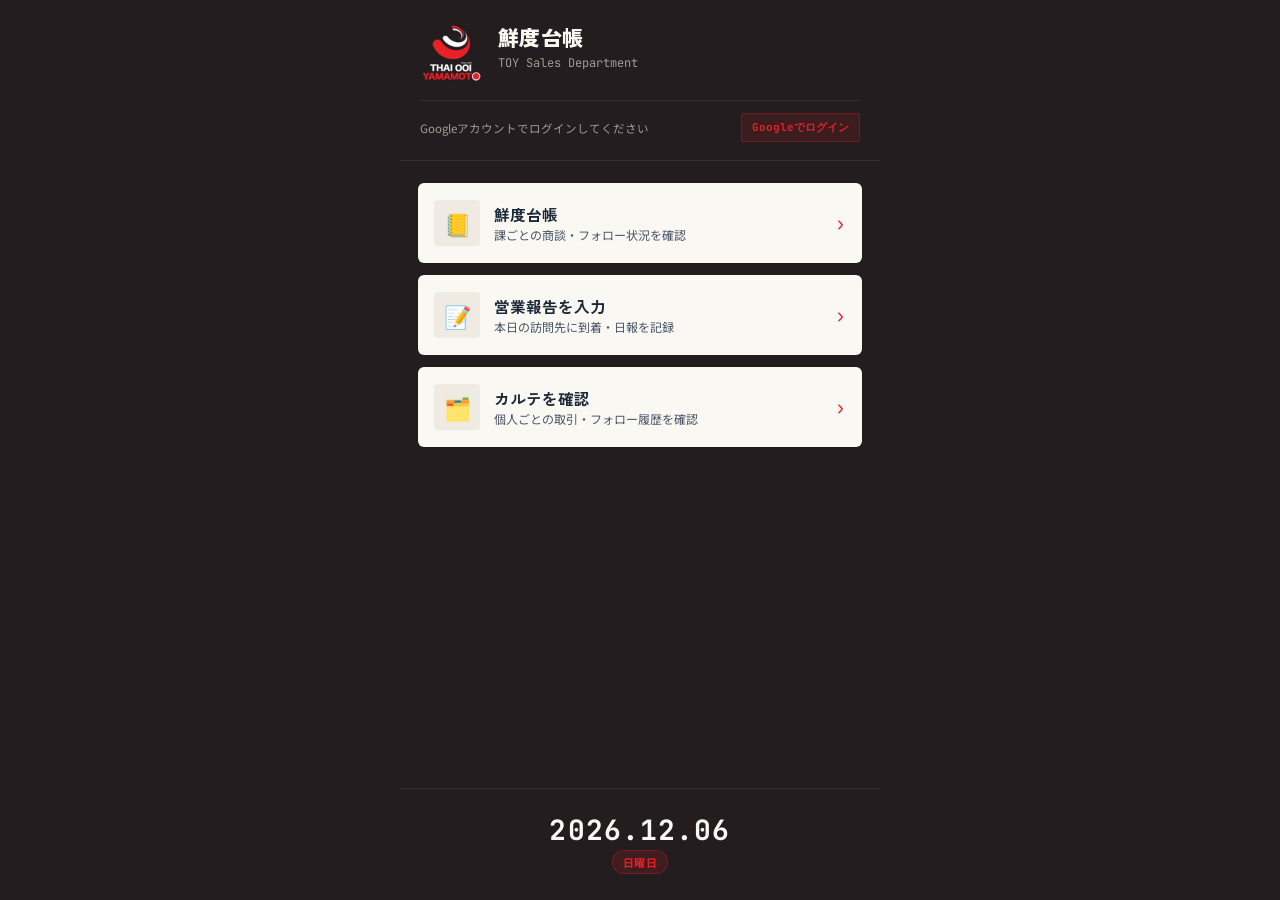
==== index.html @ 850290da "Initial commit: 鮮度台帳 PWA Sales visit reporting PWA for THAI OOI YAMAMOTO, integrating Google Calenda" ====
<!doctype html>
<html lang="ja">
<head>
<meta charset="UTF-8">
<meta name="viewport" content="width=device-width, initial-scale=1, viewport-fit=cover">
<title>鮮度台帳</title>
<meta name="description" content="営業日報・訪問管理アプリ「鮮度台帳」">
<meta name="theme-color" content="#231D1F">
<link rel="manifest" href="manifest.json">
<link rel="icon" href="icons/icon-192.png" type="image/png">
<link rel="apple-touch-icon" href="icons/icon-192.png">
<link rel="preconnect" href="https://fonts.googleapis.com">
<link rel="preconnect" href="https://fonts.gstatic.com" crossorigin>
<link href="https://fonts.googleapis.com/css2?family=Zen+Kaku+Gothic+New:wght@500;700;900&family=Noto+Sans+JP:wght@400;500;700&family=JetBrains+Mono:wght@400;500;700&display=swap" rel="stylesheet">
<link rel="stylesheet" href="css/style.css">
</head>
<body>
<div class="app-shell">
  <header class="app-header">
    <div class="brand">
      <img class="mark" src="icons/icon-192.png" alt="THAI OOI YAMAMOTO">
      <div>
        <h1 class="app-title">鮮度台帳</h1>
        <p class="app-subtitle mono">TOY Sales Department</p>
      </div>
    </div>
  </header>

  <main class="top-menu">
    <a class="menu-card" href="ledger.html">
      <span class="menu-icon" aria-hidden="true">📒</span>
      <span class="menu-body">
        <span class="menu-label">鮮度台帳</span>
        <span class="menu-desc">課ごとの商談・フォロー状況を確認</span>
      </span>
      <span class="menu-chevron" aria-hidden="true">›</span>
    </a>

    <a class="menu-card" href="schedule.html">
      <span class="menu-icon" aria-hidden="true">📝</span>
      <span class="menu-body">
        <span class="menu-label">営業報告を入力</span>
        <span class="menu-desc">本日の訪問先に到着・日報を記録</span>
      </span>
      <span class="menu-chevron" aria-hidden="true">›</span>
    </a>

    <a class="menu-card" href="karte.html">
      <span class="menu-icon" aria-hidden="true">🗂️</span>
      <span class="menu-body">
        <span class="menu-label">カルテを確認</span>
        <span class="menu-desc">個人ごとの取引・フォロー履歴を確認</span>
      </span>
      <span class="menu-chevron" aria-hidden="true">›</span>
    </a>
  </main>

  <footer class="app-footer">
    <span id="today-date"></span>
  </footer>
</div>
<script src="https://accounts.google.com/gsi/client" async defer></script>
<script src="js/auth-config.js"></script>
<script src="js/rep-config.js"></script>
<script src="js/auth.js"></script>
<script src="js/google-api.js"></script>
<script src="js/app.js"></script>
</body>
</html>
---- css/style.css ----
:root {
  --navy: #231D1F;
  --navy-2: #2E2628;
  --paper: #FAF8F3;
  --paper-dim: #EFEBE2;
  --ink: #1B2838;
  --ink-soft: #4A5568;
  --ink-faint: #A69A94;
  --vermillion: #A5201D;
  --vermillion-soft: #E92026;
  --seafoam: #3E8E7E;
  --amber: #C68A2E;
  --line: rgba(255, 255, 255, 0.09);
  --line-soft: rgba(27, 40, 56, 0.10);

  --status-not-reported: var(--vermillion);
  --status-not-reported-bg: rgba(165, 32, 29, 0.14);
  --status-tentative: var(--amber);
  --status-tentative-bg: rgba(198, 138, 46, 0.14);
  --status-done: var(--seafoam);
  --status-done-bg: rgba(62, 142, 126, 0.14);
  --status-skipped: var(--ink-faint);
  --status-skipped-bg: rgba(143, 163, 176, 0.14);

  --radius-s: 3px;
  --radius-m: 4px;
  --radius-l: 6px;
  --shadow-card: 0 1px 2px rgba(10, 16, 22, 0.06);
  --shadow-modal: 0 24px 60px rgba(6, 10, 15, 0.5);
  --safe-bottom: env(safe-area-inset-bottom, 0px);
}

* {
  box-sizing: border-box;
}

html, body {
  height: 100%;
}

body {
  margin: 0;
  background: var(--navy);
  color: var(--paper);
  font-family: "Noto Sans JP", sans-serif;
  -webkit-font-smoothing: antialiased;
}

button, input {
  font-family: inherit;
}

a {
  color: inherit;
  text-decoration: none;
}

.display {
  font-family: "Zen Kaku Gothic New", sans-serif;
}

.mono {
  font-family: "JetBrains Mono", monospace;
}

.app-shell {
  max-width: 480px;
  min-height: 100dvh;
  margin: 0 auto;
  background: var(--navy);
  display: flex;
  flex-direction: column;
}

/* ---------- Header / brand ---------- */

.app-header {
  position: sticky;
  top: 0;
  z-index: 10;
  background: var(--navy);
  border-bottom: 1px solid var(--line);
  padding: 22px 20px 18px;
}

.header-nav-row {
  margin-bottom: 14px;
}

.back-button {
  display: inline-flex;
  align-items: center;
  gap: 4px;
  background: none;
  border: none;
  color: var(--ink-faint);
  font-size: 12.5px;
  font-family: "JetBrains Mono", monospace;
  letter-spacing: 0.04em;
  padding: 6px 0;
  cursor: pointer;
}

.back-button:active {
  color: var(--paper);
}

.brand {
  display: flex;
  align-items: baseline;
  gap: 14px;
}

.brand .mark {
  width: 64px;
  height: 64px;
  border-radius: var(--radius-l);
  object-fit: cover;
  flex-shrink: 0;
  align-self: center;
  display: block;
}

.app-title {
  margin: 0;
  font-family: "Zen Kaku Gothic New", sans-serif;
  font-weight: 900;
  font-size: 21px;
  letter-spacing: 0.02em;
  color: var(--paper);
}

.app-subtitle {
  margin: 3px 0 0;
  font-size: 12px;
  color: var(--ink-faint);
}

.header-date {
  margin: 3px 0 0;
  font-size: 11.5px;
  color: var(--ink-faint);
  font-family: "JetBrains Mono", monospace;
  letter-spacing: 0.04em;
}

/* ---------- Auth widget ---------- */

.auth-widget {
  display: flex;
  align-items: center;
  gap: 10px;
  margin-top: 14px;
  padding-top: 12px;
  border-top: 1px solid var(--line);
  font-size: 11.5px;
}

.auth-widget.is-logged-in {
  justify-content: flex-start;
}

.auth-status-text {
  flex: 1;
  color: var(--ink-faint);
}

.auth-status-error {
  color: var(--vermillion-soft);
}

.auth-avatar {
  flex: none;
  width: 24px;
  height: 24px;
  border-radius: 50%;
  object-fit: cover;
}

.auth-avatar-fallback {
  display: flex;
  align-items: center;
  justify-content: center;
  background: var(--vermillion-soft);
  color: var(--paper);
  font-family: "Zen Kaku Gothic New", sans-serif;
  font-weight: 700;
  font-size: 12px;
}

.auth-name-wrap {
  flex: 1;
  min-width: 0;
  display: flex;
  flex-direction: column;
  gap: 1px;
}

.auth-name {
  color: var(--paper);
  font-weight: 500;
  white-space: nowrap;
  overflow: hidden;
  text-overflow: ellipsis;
}

.auth-repname-btn {
  align-self: flex-start;
  max-width: 100%;
  overflow: hidden;
  text-overflow: ellipsis;
  white-space: nowrap;
  font-size: 10.5px;
  color: var(--ink-faint);
  background: none;
  border: none;
  padding: 0;
  cursor: pointer;
  text-decoration: underline dotted;
}

.auth-login-btn,
.auth-logout-btn {
  flex: none;
  font-size: 11px;
  font-weight: 700;
  font-family: "JetBrains Mono", monospace;
  color: var(--vermillion-soft);
  background: rgba(233, 32, 38, 0.12);
  border: 1px solid rgba(233, 32, 38, 0.3);
  border-radius: var(--radius-s);
  padding: 6px 10px;
  cursor: pointer;
}

.auth-login-btn:disabled {
  color: var(--ink-faint);
  background: transparent;
  border-color: var(--line);
  cursor: not-allowed;
}

.auth-logout-btn {
  color: var(--ink-faint);
  background: transparent;
  border-color: var(--line);
}

/* ---------- Ticker (stat strip) ---------- */

.ticker {
  display: grid;
  grid-template-columns: repeat(3, 1fr);
  gap: 1px;
  background: var(--line);
  border: 1px solid var(--line);
  border-radius: var(--radius-s);
  overflow: hidden;
  margin-top: 16px;
}

.tick {
  background: var(--navy-2);
  padding: 11px 12px;
}

.tick .label {
  font-size: 10.5px;
  color: var(--ink-faint);
  letter-spacing: 0.04em;
  margin-bottom: 5px;
}

.tick .val {
  font-family: "JetBrains Mono", monospace;
  font-size: 20px;
  font-weight: 700;
  color: var(--paper);
}

.tick .val.warn { color: var(--vermillion-soft); }
.tick .val.good { color: var(--seafoam); }

/* ---------- Top menu ---------- */

.top-menu {
  flex: 1;
  padding: 22px 18px 32px;
  display: flex;
  flex-direction: column;
  gap: 12px;
}

.menu-card {
  display: flex;
  align-items: center;
  gap: 14px;
  background: var(--paper);
  border-radius: var(--radius-l);
  padding: 17px 16px;
  box-shadow: var(--shadow-card);
  transition: transform 0.12s ease;
}

.menu-card:active {
  transform: scale(0.98);
}

.menu-icon {
  flex: none;
  width: 46px;
  height: 46px;
  border-radius: var(--radius-m);
  background: var(--paper-dim);
  display: flex;
  align-items: center;
  justify-content: center;
  font-size: 22px;
}

.menu-body {
  flex: 1;
  min-width: 0;
}

.menu-label {
  display: block;
  font-family: "Zen Kaku Gothic New", sans-serif;
  font-size: 15.5px;
  font-weight: 700;
  color: var(--ink);
}

.menu-desc {
  display: block;
  margin-top: 2px;
  font-size: 12px;
  color: var(--ink-soft);
  line-height: 1.4;
}

.menu-chevron {
  flex: none;
  color: var(--vermillion-soft);
  font-size: 18px;
  font-family: "JetBrains Mono", monospace;
}

.app-footer {
  padding: 22px 20px calc(26px + var(--safe-bottom));
  text-align: center;
  border-top: 1px solid var(--line);
  display: flex;
  flex-direction: column;
  align-items: center;
  gap: 8px;
}

.date-big {
  display: block;
  font-family: "JetBrains Mono", monospace;
  font-size: 28px;
  font-weight: 700;
  letter-spacing: 0.04em;
  color: var(--paper);
}

.date-weekday {
  display: inline-block;
  font-size: 11px;
  font-weight: 700;
  letter-spacing: 0.06em;
  padding: 3px 10px;
  border-radius: 999px;
  background: rgba(233, 32, 38, 0.14);
  color: var(--vermillion-soft);
  border: 1px solid rgba(233, 32, 38, 0.3);
}

/* ---------- Section list (schedule) ---------- */

main.content {
  flex: 1;
  padding: 18px 16px calc(28px + var(--safe-bottom));
  display: flex;
  flex-direction: column;
  gap: 20px;
}

.section-block {
  display: flex;
  flex-direction: column;
  gap: 8px;
}

.section-title {
  display: flex;
  align-items: center;
  justify-content: space-between;
  font-size: 11px;
  font-family: "JetBrains Mono", monospace;
  font-weight: 700;
  color: var(--ink-faint);
  letter-spacing: 0.06em;
  text-transform: uppercase;
  padding: 0 4px;
}

/* card = paper surface wrapping rows, mirrors the ledger table card */

.card {
  background: var(--paper);
  color: var(--ink);
  border-radius: var(--radius-l);
  overflow: hidden;
  box-shadow: var(--shadow-card);
}

.visit-list {
  display: flex;
  flex-direction: column;
}

.visit-row {
  display: flex;
  align-items: stretch;
  border-bottom: 1px solid var(--line-soft);
}

.visit-row:last-child {
  border-bottom: none;
}

.visit-main {
  flex: 1;
  display: flex;
  align-items: center;
  gap: 12px;
  padding: 14px;
  background: none;
  border: none;
  text-align: left;
  cursor: pointer;
  min-width: 0;
}

.visit-main:active {
  background: var(--paper-dim);
}

.visit-main:disabled {
  cursor: not-allowed;
  opacity: 0.5;
}

.visit-time {
  flex: none;
  width: 52px;
  font-family: "JetBrains Mono", monospace;
  font-variant-numeric: tabular-nums;
  font-size: 14px;
  font-weight: 700;
  color: var(--ink);
}

.visit-main:disabled .visit-time {
  color: var(--ink-soft);
}

.visit-info {
  flex: 1;
  min-width: 0;
}

.visit-name {
  font-family: "Zen Kaku Gothic New", sans-serif;
  font-size: 14.5px;
  font-weight: 700;
  white-space: nowrap;
  overflow: hidden;
  text-overflow: ellipsis;
  color: var(--ink);
}

.visit-meta {
  margin-top: 3px;
  font-size: 11.5px;
  color: var(--ink-soft);
  display: flex;
  align-items: center;
  gap: 6px;
  flex-wrap: wrap;
  font-family: "JetBrains Mono", monospace;
}

.future-tag {
  font-size: 10.5px;
  color: var(--ink-soft);
}

.visit-chevron {
  flex: none;
  color: var(--vermillion-soft);
  font-size: 17px;
  font-family: "JetBrains Mono", monospace;
}

.visit-delete {
  flex: none;
  width: 46px;
  border: none;
  border-left: 1px solid var(--line-soft);
  background: var(--paper);
  color: var(--vermillion);
  font-size: 16px;
  cursor: pointer;
}

.visit-delete:active {
  background: var(--status-not-reported-bg);
}

/* status badge -> mirrors the ledger "flag" pill */

.badge {
  display: inline-flex;
  align-items: center;
  gap: 4px;
  font-size: 10px;
  font-weight: 700;
  font-family: "JetBrains Mono", monospace;
  padding: 2px 7px;
  border-radius: var(--radius-s);
  white-space: nowrap;
  border: 1px solid transparent;
}

.badge-not-reported {
  color: var(--status-not-reported);
  background: var(--status-not-reported-bg);
  border-color: rgba(165, 32, 29, 0.35);
}

.badge-tentative {
  color: var(--status-tentative);
  background: var(--status-tentative-bg);
  border-color: rgba(198, 138, 46, 0.3);
}

.badge-done {
  color: var(--status-done);
  background: var(--status-done-bg);
  border-color: rgba(62, 142, 126, 0.3);
}

.badge-skipped {
  color: var(--status-skipped);
  background: var(--status-skipped-bg);
  border-color: rgba(143, 163, 176, 0.3);
}

/* add walk-in button */

.add-walkin-button {
  display: flex;
  align-items: center;
  justify-content: center;
  gap: 6px;
  width: 100%;
  padding: 14px;
  border: 1.5px dashed var(--vermillion-soft);
  border-radius: var(--radius-l);
  background: var(--paper);
  color: var(--vermillion-soft);
  font-family: "Zen Kaku Gothic New", sans-serif;
  font-size: 14px;
  font-weight: 700;
  cursor: pointer;
}

.add-walkin-button:active {
  background: var(--paper-dim);
}

.empty-hint {
  padding: 14px;
  text-align: center;
  font-size: 12.5px;
  color: var(--ink-soft);
  background: var(--paper-dim);
}

.empty-hint .task-link {
  margin-top: 8px;
}

/* ---------- History (past nippou) ---------- */

.history-row {
  width: 100%;
  display: flex;
  align-items: center;
  gap: 12px;
  padding: 12px 14px;
  border: none;
  border-bottom: 1px solid var(--line-soft);
  background: none;
  text-align: left;
  cursor: pointer;
}

.history-row:active {
  background: var(--paper-dim);
}

.history-row:last-child {
  border-bottom: none;
}

.history-chevron {
  flex: none;
  color: var(--vermillion-soft);
  font-size: 16px;
  font-family: "JetBrains Mono", monospace;
}

.history-date {
  flex: none;
  width: 40px;
  font-family: "JetBrains Mono", monospace;
  font-variant-numeric: tabular-nums;
  font-size: 12.5px;
  font-weight: 700;
  color: var(--ink-soft);
}

.history-info {
  flex: 1;
  min-width: 0;
}

.history-name {
  font-family: "Zen Kaku Gothic New", sans-serif;
  font-size: 13.5px;
  font-weight: 700;
  color: var(--ink);
  white-space: nowrap;
  overflow: hidden;
  text-overflow: ellipsis;
}

.history-meta {
  margin-top: 2px;
  font-size: 11px;
  color: var(--ink-soft);
  font-family: "JetBrains Mono", monospace;
}

/* ---------- Upcoming appointments (future preview, read-only) ---------- */

.future-date-heading {
  padding: 10px 14px 4px;
  font-family: "JetBrains Mono", monospace;
  font-size: 11px;
  font-weight: 700;
  color: var(--ink-faint);
  letter-spacing: 0.04em;
}

.future-row {
  width: 100%;
  display: flex;
  align-items: center;
  gap: 12px;
  padding: 10px 14px;
  border-bottom: 1px solid var(--line-soft);
}

.future-row:last-child {
  border-bottom: none;
}

.modal-sheet-scroll {
  max-height: 82vh;
  overflow-y: auto;
}

.history-detail-products {
  display: flex;
  flex-direction: column;
  gap: 10px;
}

.history-detail-product {
  background: var(--paper-dim);
  border-radius: var(--radius-s);
  padding: 12px;
}

.history-detail-product-head {
  display: flex;
  align-items: flex-start;
  justify-content: space-between;
  gap: 10px;
  margin-bottom: 8px;
}

.history-detail-name {
  font-family: "Zen Kaku Gothic New", sans-serif;
  font-size: 13.5px;
  font-weight: 700;
  color: var(--ink);
}

.history-detail-ref {
  font-family: "JetBrains Mono", monospace;
  font-size: 10.5px;
  font-weight: 400;
  color: var(--ink-faint);
}

.kv-row {
  display: flex;
  justify-content: space-between;
  gap: 12px;
  padding: 6px 0;
  border-bottom: 1px solid var(--line-soft);
  font-size: 12.5px;
  color: var(--ink);
}

.kv-row:last-child {
  border-bottom: none;
}

.kv-row .k {
  flex: none;
  color: var(--ink-soft);
}

/* ---------- Task panel (accordion) ---------- */

.task-panel {
  background: var(--paper);
  color: var(--ink);
  border-radius: var(--radius-l);
  box-shadow: var(--shadow-card);
  padding: 14px;
  display: flex;
  flex-direction: column;
  gap: 9px;
  animation: expand 0.16s ease;
}

@keyframes expand {
  from { opacity: 0; transform: translateY(-4px); }
  to { opacity: 1; transform: translateY(0); }
}

.task-panel-header {
  display: flex;
  align-items: center;
  justify-content: space-between;
  margin-bottom: 2px;
}

.task-panel-title {
  font-family: "Zen Kaku Gothic New", sans-serif;
  font-size: 13.5px;
  font-weight: 700;
}

.task-panel-close {
  border: none;
  background: none;
  color: var(--ink-soft);
  font-size: 17px;
  cursor: pointer;
  line-height: 1;
  padding: 4px;
}

.task-item {
  display: flex;
  align-items: center;
  gap: 10px;
  padding: 10px;
  border-radius: var(--radius-s);
  background: var(--paper-dim);
  border-left: 3px solid var(--line-soft);
}

.task-item.is-done {
  border-left-color: var(--seafoam);
}

.task-item.is-locked {
  opacity: 0.5;
}

.task-check {
  flex: none;
  width: 22px;
  height: 22px;
  border-radius: 50%;
  display: flex;
  align-items: center;
  justify-content: center;
  font-size: 12px;
  font-weight: 700;
  border: 2px solid var(--line-soft);
  color: transparent;
  background: var(--paper);
}

.task-item.is-done .task-check {
  background: var(--seafoam);
  border-color: var(--seafoam);
  color: var(--paper);
}

.task-body {
  flex: 1;
  min-width: 0;
}

.task-label {
  font-family: "Zen Kaku Gothic New", sans-serif;
  font-size: 13px;
  font-weight: 700;
  color: var(--ink);
}

.task-sub {
  margin-top: 1px;
  font-size: 11px;
  color: var(--ink-soft);
}

.task-link {
  flex: none;
  font-size: 11px;
  font-weight: 700;
  font-family: "JetBrains Mono", monospace;
  color: var(--vermillion-soft);
  background: rgba(193, 68, 14, 0.12);
  border: 1px solid rgba(193, 68, 14, 0.28);
  border-radius: var(--radius-s);
  padding: 7px 10px;
  cursor: pointer;
}

.task-link:disabled {
  color: var(--ink-soft);
  background: transparent;
  border-color: var(--line-soft);
  cursor: not-allowed;
}

.needs-editor {
  background: var(--paper-dim);
  border-radius: var(--radius-s);
  padding: 12px;
  margin: -3px 0 0;
  display: flex;
  flex-direction: column;
  gap: 12px;
  animation: expand 0.16s ease;
}

.needs-editor .field-group textarea {
  background: var(--paper);
  min-height: 72px;
}

/* ---------- Modal / sheet ---------- */

.modal-overlay {
  position: fixed;
  inset: 0;
  background: rgba(10, 16, 22, 0.72);
  display: flex;
  align-items: flex-end;
  justify-content: center;
  z-index: 100;
  padding: 0;
}

.modal-overlay[hidden] {
  display: none;
}

.modal-sheet {
  width: 100%;
  max-width: 480px;
  background: var(--paper);
  color: var(--ink);
  border-radius: var(--radius-l) var(--radius-l) 0 0;
  padding: 20px 20px calc(22px + var(--safe-bottom));
  box-shadow: var(--shadow-modal);
  display: flex;
  flex-direction: column;
  gap: 14px;
  animation: sheet-up 0.18s ease;
}

@keyframes sheet-up {
  from { transform: translateY(16px); opacity: 0; }
  to { transform: translateY(0); opacity: 1; }
}

.modal-title {
  font-family: "Zen Kaku Gothic New", sans-serif;
  font-size: 15.5px;
  font-weight: 700;
}

.modal-field label {
  display: block;
  font-size: 11.5px;
  font-family: "JetBrains Mono", monospace;
  color: var(--ink-soft);
  margin-bottom: 6px;
}

.modal-field input[type="text"],
.modal-field select {
  width: 100%;
  padding: 12px;
  border-radius: var(--radius-s);
  border: 1px solid var(--line-soft);
  font-size: 15px;
  font-family: inherit;
  background: var(--paper-dim);
  color: var(--ink);
}

.modal-field input[type="text"]:focus,
.modal-field select:focus {
  outline: 2px solid var(--vermillion-soft);
  outline-offset: -1px;
}

.modal-actions {
  display: flex;
  gap: 10px;
}

.btn {
  flex: 1;
  padding: 13px;
  border-radius: var(--radius-s);
  border: none;
  font-family: "Zen Kaku Gothic New", sans-serif;
  font-size: 14px;
  font-weight: 700;
  cursor: pointer;
}

.btn-primary {
  background: var(--vermillion-soft);
  color: var(--paper);
}

.btn-primary:active {
  background: var(--vermillion);
}

.btn-secondary {
  background: var(--paper-dim);
  color: var(--ink);
  border: 1px solid var(--line-soft);
}

.btn-danger {
  background: var(--vermillion);
  color: var(--paper);
}

.modal-text {
  font-size: 13px;
  color: var(--ink-soft);
  line-height: 1.6;
}

/* ---------- Toast ---------- */

.toast {
  position: fixed;
  left: 50%;
  bottom: calc(24px + var(--safe-bottom));
  transform: translateX(-50%) translateY(8px);
  background: var(--paper);
  color: var(--ink);
  font-size: 12.5px;
  padding: 11px 18px;
  border-radius: var(--radius-l);
  box-shadow: var(--shadow-modal);
  z-index: 200;
  opacity: 0;
  pointer-events: none;
  transition: opacity 0.18s ease, transform 0.18s ease;
  max-width: 88%;
  text-align: center;
}

.toast.is-visible {
  opacity: 1;
  transform: translateX(-50%) translateY(0);
}

/* ---------- Tabs (shared by ledger + future tabbed views) ---------- */

.tabs {
  display: flex;
  gap: 2px;
  padding: 18px 20px 0;
  border-bottom: 1px solid var(--line);
}

.tab {
  padding: 9px 14px;
  font-size: 13px;
  font-weight: 500;
  cursor: pointer;
  color: var(--ink-faint);
  border-bottom: 2px solid transparent;
  font-family: "Zen Kaku Gothic New", sans-serif;
}

.tab.active {
  color: var(--paper);
  border-bottom-color: var(--vermillion-soft);
}

/* ---------- Stub page ---------- */

.stub-body {
  flex: 1;
  display: flex;
  flex-direction: column;
  align-items: center;
  justify-content: center;
  gap: 12px;
  padding: 40px 24px;
  text-align: center;
}

.stub-icon {
  font-size: 36px;
}

.stub-title {
  font-family: "Zen Kaku Gothic New", sans-serif;
  font-size: 16px;
  font-weight: 700;
  color: var(--paper);
}

.stub-desc {
  font-size: 13px;
  line-height: 1.7;
  max-width: 320px;
  color: var(--ink-faint);
}

/* ---------- Nippou (daily report) ---------- */

main.content.has-submit-bar {
  padding-bottom: calc(96px + var(--safe-bottom));
}

.product-list {
  display: flex;
  flex-direction: column;
  gap: 10px;
}

.product-item {
  background: var(--paper);
  color: var(--ink);
  border-radius: var(--radius-l);
  box-shadow: var(--shadow-card);
  overflow: hidden;
}

.product-header {
  width: 100%;
  display: flex;
  align-items: stretch;
}

.product-toggle {
  flex: 1;
  min-width: 0;
  display: flex;
  align-items: center;
  gap: 10px;
  padding: 14px;
  background: none;
  border: none;
  text-align: left;
  cursor: pointer;
}

.product-remove {
  flex: none;
  padding: 0 14px;
  background: none;
  border: none;
  border-left: 1px solid var(--line-soft);
  color: var(--vermillion);
  font-size: 15px;
  cursor: pointer;
}

.product-name-wrap {
  flex: 1;
  min-width: 0;
  display: flex;
  flex-direction: column;
  gap: 2px;
}

.product-ref {
  font-family: "JetBrains Mono", monospace;
  font-size: 10.5px;
  color: var(--ink-faint);
}

.product-name {
  min-width: 0;
  font-family: "Zen Kaku Gothic New", sans-serif;
  font-size: 14px;
  font-weight: 700;
  white-space: nowrap;
  overflow: hidden;
  text-overflow: ellipsis;
}

.product-chevron {
  flex: none;
  color: var(--ink-soft);
  font-size: 16px;
  transition: transform 0.15s ease;
}

.product-item.is-open .product-chevron {
  transform: rotate(90deg);
}

.product-body {
  display: none;
  padding: 0 14px 16px;
  flex-direction: column;
  gap: 14px;
  border-top: 1px solid var(--line-soft);
  padding-top: 14px;
}

.product-item.is-open .product-body {
  display: flex;
}

.field-group label {
  display: block;
  font-size: 11.5px;
  font-family: "JetBrains Mono", monospace;
  color: var(--ink-soft);
  margin-bottom: 6px;
}

.range-inputs {
  display: flex;
  align-items: center;
  gap: 8px;
}

.range-inputs input {
  flex: 1;
  min-width: 0;
  padding: 10px;
  border-radius: var(--radius-s);
  border: 1px solid var(--line-soft);
  background: var(--paper-dim);
  color: var(--ink);
  font-size: 14px;
  font-family: "JetBrains Mono", monospace;
}

.range-inputs input:focus {
  outline: 2px solid var(--vermillion-soft);
  outline-offset: -1px;
}

.range-sep {
  flex: none;
  color: var(--ink-faint);
  font-size: 13px;
}

.field-group textarea {
  width: 100%;
  min-height: 60px;
  padding: 10px;
  border-radius: var(--radius-s);
  border: 1px solid var(--line-soft);
  background: var(--paper-dim);
  color: var(--ink);
  font-size: 13.5px;
  font-family: inherit;
  resize: vertical;
}

.field-group textarea:focus {
  outline: 2px solid var(--vermillion-soft);
  outline-offset: -1px;
}

.rank-picker {
  display: flex;
  gap: 8px;
}

.rank-chip {
  flex: 1;
  padding: 10px 0;
  text-align: center;
  border-radius: var(--radius-s);
  border: 1px solid var(--line-soft);
  background: var(--paper-dim);
  color: var(--ink);
  font-family: "JetBrains Mono", monospace;
  font-size: 14px;
  font-weight: 700;
  cursor: pointer;
}

.rank-chip.is-selected {
  background: var(--vermillion-soft);
  border-color: var(--vermillion-soft);
  color: #fff;
}

.rank-required-hint {
  font-size: 11px;
  color: var(--vermillion-soft);
}

.submit-bar {
  position: fixed;
  left: 0;
  right: 0;
  bottom: 0;
  z-index: 20;
  max-width: 480px;
  margin: 0 auto;
  background: var(--navy);
  border-top: 1px solid var(--line);
  padding: 12px 16px calc(14px + var(--safe-bottom));
  display: flex;
  flex-direction: column;
  gap: 8px;
}

.submit-hint {
  margin: 0;
  font-size: 11.5px;
  color: var(--ink-faint);
  text-align: center;
}

.submit-hint.is-warning {
  color: var(--vermillion-soft);
}
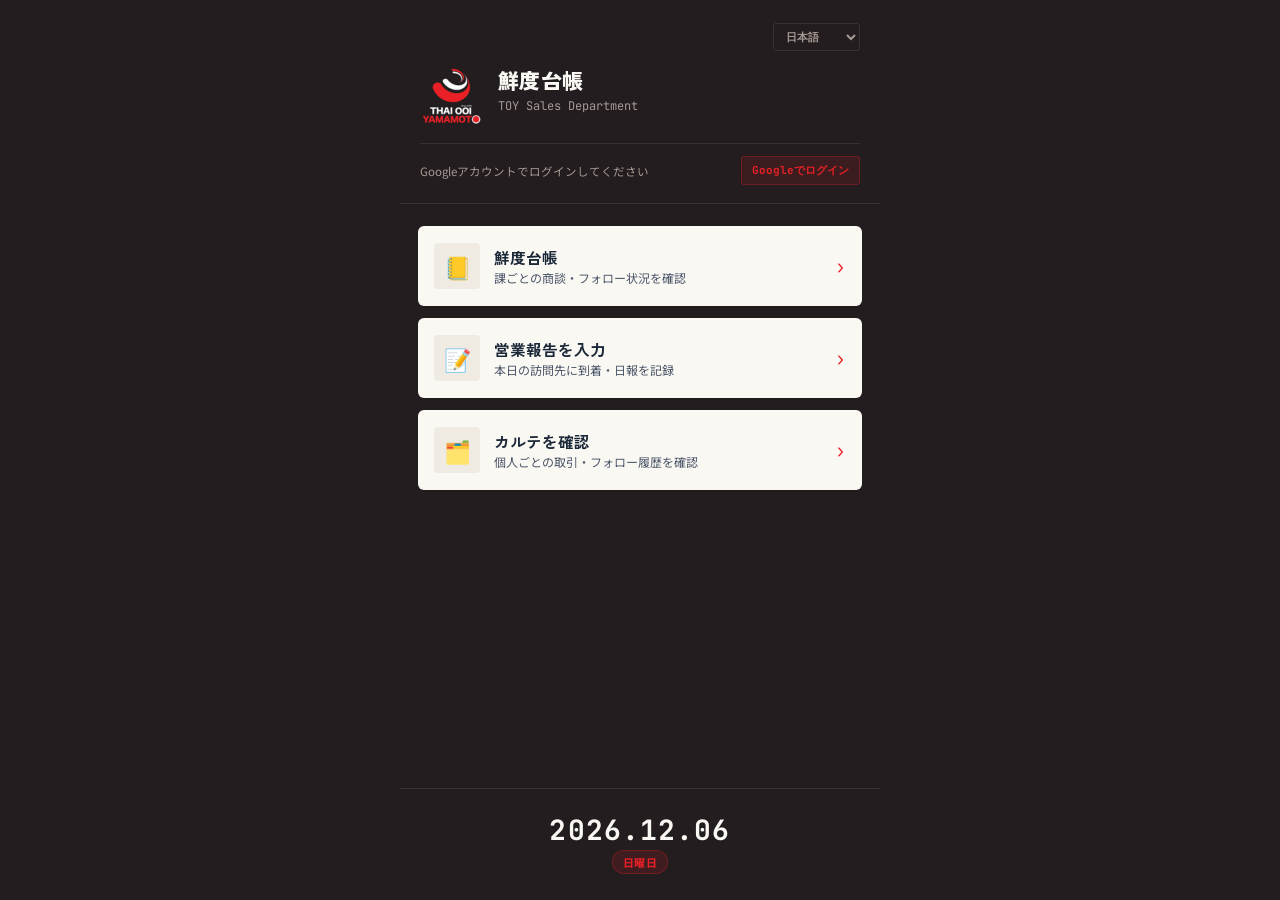
==== commit 67972593: "Add Japanese/English language switcher Adds js/i18n.js (translation dictionary + language switcher U" ====
--- a/index.html
+++ b/index.html
@@ -17,11 +17,15 @@
 <body>
 <div class="app-shell">
   <header class="app-header">
+    <div class="header-nav-row">
+      <span></span>
+      <div id="lang-switcher-slot"></div>
+    </div>
     <div class="brand">
       <img class="mark" src="icons/icon-192.png" alt="THAI OOI YAMAMOTO">
       <div>
         <h1 class="app-title">鮮度台帳</h1>
-        <p class="app-subtitle mono">TOY Sales Department</p>
+        <p class="app-subtitle mono" data-i18n="index.subtitle">TOY Sales Department</p>
       </div>
     </div>
   </header>
@@ -30,8 +34,8 @@
     <a class="menu-card" href="ledger.html">
       <span class="menu-icon" aria-hidden="true">📒</span>
       <span class="menu-body">
-        <span class="menu-label">鮮度台帳</span>
-        <span class="menu-desc">課ごとの商談・フォロー状況を確認</span>
+        <span class="menu-label" data-i18n="index.ledgerLabel">鮮度台帳</span>
+        <span class="menu-desc" data-i18n="index.ledgerDesc">課ごとの商談・フォロー状況を確認</span>
       </span>
       <span class="menu-chevron" aria-hidden="true">›</span>
     </a>
@@ -39,8 +43,8 @@
     <a class="menu-card" href="schedule.html">
       <span class="menu-icon" aria-hidden="true">📝</span>
       <span class="menu-body">
-        <span class="menu-label">営業報告を入力</span>
-        <span class="menu-desc">本日の訪問先に到着・日報を記録</span>
+        <span class="menu-label" data-i18n="index.reportLabel">営業報告を入力</span>
+        <span class="menu-desc" data-i18n="index.reportDesc">本日の訪問先に到着・日報を記録</span>
       </span>
       <span class="menu-chevron" aria-hidden="true">›</span>
     </a>
@@ -48,8 +52,8 @@
     <a class="menu-card" href="karte.html">
       <span class="menu-icon" aria-hidden="true">🗂️</span>
       <span class="menu-body">
-        <span class="menu-label">カルテを確認</span>
-        <span class="menu-desc">個人ごとの取引・フォロー履歴を確認</span>
+        <span class="menu-label" data-i18n="index.karteLabel">カルテを確認</span>
+        <span class="menu-desc" data-i18n="index.karteDesc">個人ごとの取引・フォロー履歴を確認</span>
       </span>
       <span class="menu-chevron" aria-hidden="true">›</span>
     </a>
@@ -60,6 +64,7 @@
   </footer>
 </div>
 <script src="https://accounts.google.com/gsi/client" async defer></script>
+<script src="js/i18n.js"></script>
 <script src="js/auth-config.js"></script>
 <script src="js/rep-config.js"></script>
 <script src="js/auth.js"></script>
--- a/css/style.css
+++ b/css/style.css
@@ -85,6 +85,23 @@
 
 .header-nav-row {
   margin-bottom: 14px;
+  display: flex;
+  align-items: center;
+  justify-content: space-between;
+  gap: 12px;
+}
+
+.lang-select {
+  flex: none;
+  font-size: 11px;
+  font-weight: 700;
+  font-family: "JetBrains Mono", monospace;
+  color: var(--ink-faint);
+  background: transparent;
+  border: 1px solid var(--line);
+  border-radius: var(--radius-s);
+  padding: 5px 8px;
+  cursor: pointer;
 }
 
 .back-button {
